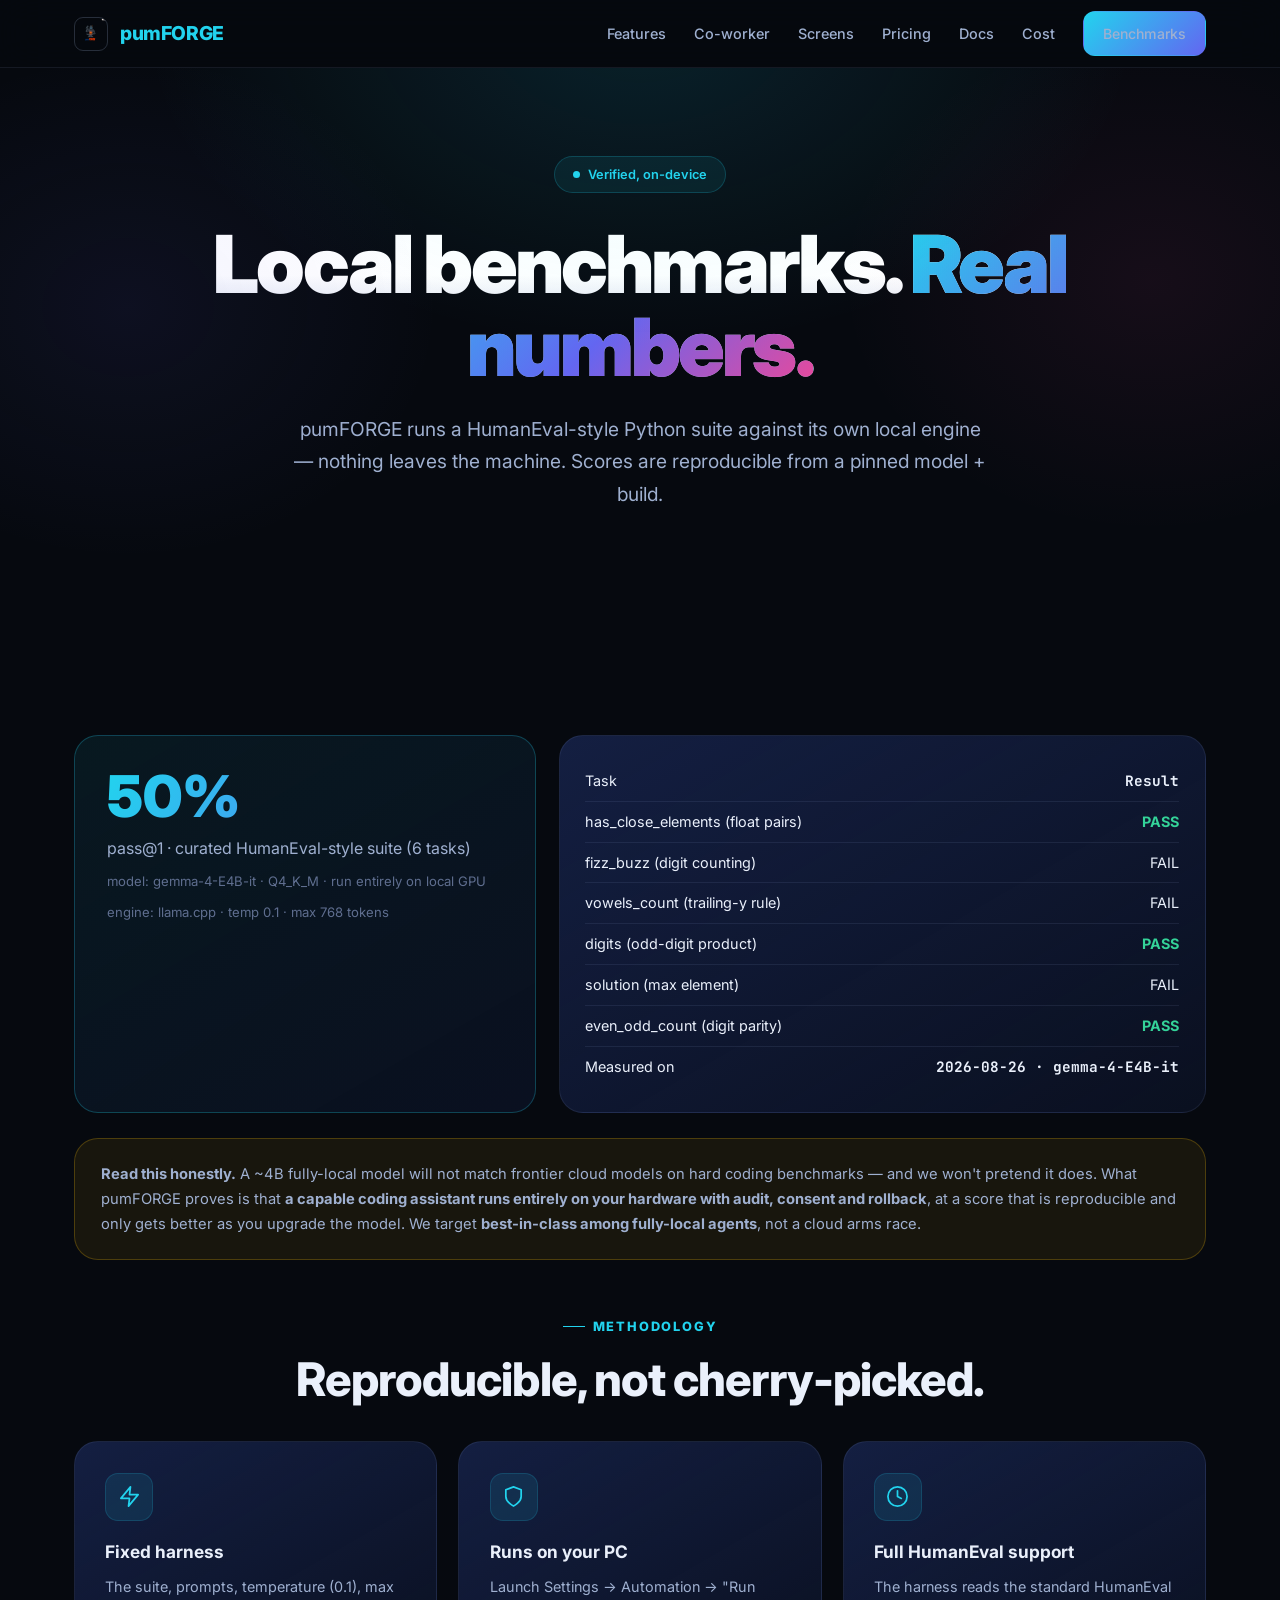
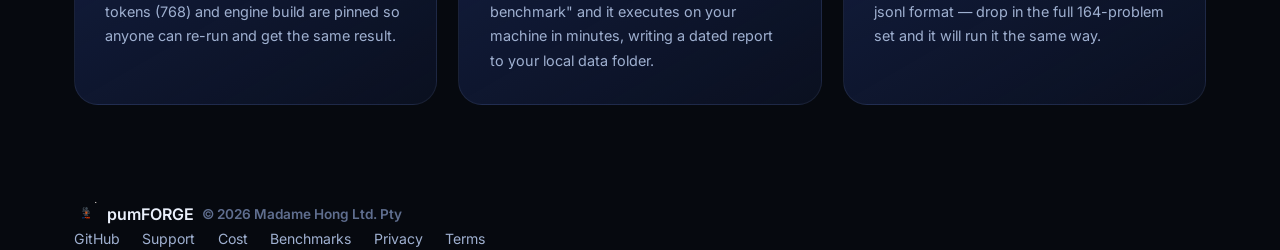
==== benchmarks.html @ 47401ba0 "Add Predictable Cost + Benchmarks pages; link across site; update sitemap - cost.html: zero-telemetr" ====
<!DOCTYPE html><html lang="en"><head><meta charset="utf-8"><meta name="viewport" content="width=device-width,initial-scale=1.0"><link rel="icon" type="image/png" href="favicon.png"><link rel="preconnect" href="https://fonts.googleapis.com"><link rel="preconnect" href="https://fonts.gstatic.com" crossorigin><link href="https://fonts.googleapis.com/css2?family=Inter:wght@400;500;600;700;800;900&family=JetBrains+Mono:wght@400;600&display=swap" rel="stylesheet"><link rel="stylesheet" href="site.css"><style>.reveal{opacity:0;transform:translateY(26px);transition:opacity .7s cubic-bezier(.2,.7,.2,1),transform .7s cubic-bezier(.2,.7,.2,1)}.reveal.in{opacity:1;transform:none}.bench{display:grid;grid-template-columns:1fr 1.4fr;gap:1.4rem;margin-top:2.4rem;text-align:left}.bscore{background:linear-gradient(150deg,rgba(34,211,238,.08),rgba(17,27,58,.4));border:1px solid rgba(34,211,238,.25);border-radius:var(--radius-lg);padding:2rem;display:flex;flex-direction:column;gap:.6rem}.bscore .n{font-size:3.6rem;font-weight:900;background:linear-gradient(120deg,var(--accent),var(--accent2));-webkit-background-clip:text;-webkit-text-fill-color:transparent;background-clip:text;line-height:1}.bscore .l{color:var(--text-dim)}.brows{background:linear-gradient(150deg,var(--panel),rgba(17,27,58,.4));border:1px solid var(--border);border-radius:var(--radius-lg);padding:1.6rem}.brow{display:flex;justify-content:space-between;gap:1rem;padding:.5rem 0;font-size:.9rem;border-bottom:1px solid var(--border)}.brow:last-child{border-bottom:0}.brow b{font-family:var(--font-mono);color:var(--text)}.brow .pf{color:var(--green);font-weight:700}.warn{background:rgba(234,179,8,.08);border:1px solid rgba(234,179,8,.25);border-radius:var(--radius-lg);padding:1.4rem 1.6rem;margin-top:1.6rem;color:var(--text-dim);line-height:1.7;font-size:.92rem}.method{display:grid;grid-template-columns:repeat(3,1fr);gap:1.3rem;margin-top:2.2rem}@media(max-width:820px){.bench,.method{grid-template-columns:1fr}}</style><meta name="description" content="pumFORGE publishes verified local benchmark scores — reproducible HumanEval-style pass@1 run entirely on-device. No cloud, no tricks."><meta property="og:type" content="website"><meta property="og:title" content="Benchmarks — pumFORGE"><meta property="og:description" content="Verified, reproducible local coding scores. pumFORGE runs its benchmarks entirely on your machine."><meta property="og:image" content="https://pumforge.com/og.png"><meta name="twitter:card" content="summary_large_image"><link rel="canonical" href="https://pumforge.com/benchmarks.html"><title>Benchmarks — pumFORGE</title></head><body><header class="nav"><div class="container nav-inner"><a href="index.html" class="nav-brand"><img src="pumforge.png" alt="pumFORGE logo — local AI companion"><span>pumFORGE</span></a><nav class="nav-links"><a href="features.html">Features</a><a href="index.html#cowork">Co-worker</a><a href="index.html#screenshots">Screens</a><a href="pricing.html">Pricing</a><a href="docs.html">Docs</a><a href="cost.html">Cost</a><a href="benchmarks.html" class="btn btn-primary" style="padding:.6rem 1.2rem;font-size:.88rem">Benchmarks</a></nav></div></header><main><section class="hero" style="padding:5.5rem 0 3rem"><div class="container center"><div class="badge"><span class="dot"></span> Verified, on-device</div><h1>Local benchmarks. <span class="co">Real numbers.</span></h1><p class="hero-sub">pumFORGE runs a HumanEval-style Python suite against its own local engine — nothing leaves the machine. Scores are reproducible from a pinned model + build.</p></div></section>

<section><div class="container">
  <div class="bench">
    <div class="bscore">
      <span class="n">50%</span>
      <span class="l">pass@1 · curated HumanEval-style suite (6 tasks)</span>
      <span class="l" style="font-size:.82rem;color:var(--text-faint)">model: gemma-4-E4B-it · Q4_K_M · run entirely on local GPU</span>
      <span class="l" style="font-size:.82rem;color:var(--text-faint)">engine: llama.cpp · temp 0.1 · max 768 tokens</span>
    </div>
    <div class="brows">
      <div class="brow"><span>Task</span><b>Result</b></div>
      <div class="brow"><span>has_close_elements (float pairs)</span><span class="pf">PASS</span></div>
      <div class="brow"><span>fizz_buzz (digit counting)</span><span>FAIL</span></div>
      <div class="brow"><span>vowels_count (trailing-y rule)</span><span>FAIL</span></div>
      <div class="brow"><span>digits (odd-digit product)</span><span class="pf">PASS</span></div>
      <div class="brow"><span>solution (max element)</span><span>FAIL</span></div>
      <div class="brow"><span>even_odd_count (digit parity)</span><span class="pf">PASS</span></div>
      <div class="brow"><span>Measured on</span><b>2026-08-26 · gemma-4-E4B-it</b></div>
    </div>
  </div>

  <div class="warn"><b>Read this honestly.</b> A ~4B fully-local model will not match frontier cloud models on hard coding benchmarks — and we won't pretend it does. What pumFORGE proves is that <b>a capable coding assistant runs entirely on your hardware with audit, consent and rollback</b>, at a score that is reproducible and only gets better as you upgrade the model. We target <b>best-in-class among fully-local agents</b>, not a cloud arms race.</div>

  <div class="center" style="margin-top:3rem"><p class="section-title" style="justify-content:center">Methodology</p><h2>Reproducible, not cherry-picked.</h2></div>
  <div class="method">
    <div class="feature"><div class="fi"><svg viewBox="0 0 24 24" fill="none" stroke-width="1.8" stroke-linecap="round" stroke-linejoin="round"><path d="M13 2L3 14h9l-1 8 10-12h-9l1-8z"/></svg></div><h3>Fixed harness</h3><p>The suite, prompts, temperature (0.1), max tokens (768) and engine build are pinned so anyone can re-run and get the same result.</p></div>
    <div class="feature"><div class="fi"><svg viewBox="0 0 24 24" fill="none" stroke-width="1.8" stroke-linecap="round" stroke-linejoin="round"><path d="M12 22s8-4 8-10V5l-8-3-8 3v7c0 6 8 10 8 10z"/></svg></div><h3>Runs on your PC</h3><p>Launch Settings → Automation → "Run benchmark" and it executes on your machine in minutes, writing a dated report to your local data folder.</p></div>
    <div class="feature"><div class="fi"><svg viewBox="0 0 24 24" fill="none" stroke-width="1.8" stroke-linecap="round" stroke-linejoin="round"><circle cx="12" cy="12" r="10"/><polyline points="12 6 12 12 16 14"/></svg></div><h3>Full HumanEval support</h3><p>The harness reads the standard HumanEval jsonl format — drop in the full 164-problem set and it will run it the same way.</p></div>
  </div>
</div></section></main>

<footer><div class="container"><div class="footer-brand"><img src="pumforge.png" alt="pumFORGE logo — local AI companion"><span>pumFORGE</span><span class="copy">© 2026 Madame Hong Ltd. Pty</span></div><div class="footer-links"><a href="https://github.com/geekie82/pumforge">GitHub</a><a href="mailto:support@pumforge.com">Support</a><a href="cost.html">Cost</a><a href="benchmarks.html">Benchmarks</a><a href="privacy.html">Privacy</a><a href="terms.html">Terms</a></div></div></footer>
<script>
(function(){var els=document.querySelectorAll('.reveal');if('IntersectionObserver'in window){var io=new IntersectionObserver(function(en){en.forEach(function(e){if(e.isIntersecting){e.target.classList.add('in');io.unobserve(e.target);}});},{threshold:.12});els.forEach(function(e){io.observe(e);});setTimeout(function(){els.forEach(function(e){e.classList.add('in');});},2600);}else{els.forEach(function(e){e.classList.add('in');});}})();
</script>
</body></html>
---- site.css ----
/* pumFORGE design system — premium v2 */
:root{
  --bg:#06090f;--bg2:#0a1020;--surface:#0d1630;--surface2:#111b3a;--panel:#141f42;
  --border:rgba(158,180,220,.10);--border-strong:rgba(158,180,220,.22);
  --text:#eaf0fb;--text-dim:#9fb0d0;--text-faint:#5f6e8f;
  --accent:#22d3ee;--accent2:#6366f1;--accent3:#ec4899;
  --green:#34d399;--amber:#fbbf24;--red:#f87171;
  --radius:16px;--radius-lg:24px;
  --font-sans:'Inter',system-ui,-apple-system,'Segoe UI',Roboto,sans-serif;
  --font-mono:'JetBrains Mono','Fira Code',monospace;
  --shadow:0 40px 120px rgba(0,0,0,.55),0 0 80px rgba(34,211,238,.06);
}
*,*::before,*::after{box-sizing:border-box;margin:0;padding:0}
html{scroll-behavior:smooth;scroll-padding-top:80px}
body{font-family:var(--font-sans);background:var(--bg);color:var(--text);line-height:1.65;-webkit-font-smoothing:antialiased;overflow-x:hidden}
a{color:var(--accent);text-decoration:none;transition:color .2s}
a:hover{color:#7be3f7}
img{max-width:100%;height:auto;display:block}
code{font-family:var(--font-mono)}
.container{max-width:1180px;margin:0 auto;padding:0 24px}
.sr-only{position:absolute;width:1px;height:1px;padding:0;margin:-1px;overflow:hidden;clip:rect(0,0,0,0);border:0}

/* nav */
.nav{position:sticky;top:0;z-index:100;height:68px;background:rgba(6,9,15,.72);backdrop-filter:blur(22px);border-bottom:1px solid var(--border)}
.nav-inner{display:flex;align-items:center;justify-content:space-between;height:100%}
.nav-brand{display:flex;align-items:center;gap:12px}
.nav-brand img{height:34px;width:34px;border-radius:9px;border:1px solid var(--border-strong)}
.nav-brand span{font-weight:800;font-size:1.2rem;letter-spacing:-.02em}
.nav-links{display:flex;align-items:center;gap:28px}
.nav-links a{color:var(--text-dim);font-size:.9rem;font-weight:500}
.nav-links a:hover{color:var(--text)}
@media(max-width:820px){.nav-links .hide-sm{display:none}}

/* buttons */
.btn{display:inline-flex;align-items:center;justify-content:center;gap:.5rem;padding:.85rem 1.8rem;border-radius:12px;font-weight:600;font-size:.95rem;cursor:pointer;transition:all .2s;border:1px solid transparent;text-decoration:none}
.btn-primary{background:linear-gradient(135deg,var(--accent),var(--accent2));color:#05131c}
.btn-primary:hover{filter:brightness(1.12);transform:translateY(-1px);box-shadow:0 10px 34px rgba(34,211,238,.3)}
.btn-secondary{background:rgba(255,255,255,.03);color:var(--text);border-color:var(--border-strong)}
.btn-secondary:hover{border-color:var(--accent);color:var(--accent)}
.btn-lg{padding:1rem 2.2rem;font-size:1.05rem}

/* hero */
.hero{position:relative;padding:8rem 0 4rem;text-align:center;overflow:hidden}
.hero::before{content:'';position:absolute;inset:0;pointer-events:none;
  background:radial-gradient(ellipse 800px 520px at 50% -8%,rgba(34,211,238,.12),transparent 62%),
             radial-gradient(ellipse 520px 420px at 10% 45%,rgba(99,102,241,.08),transparent 60%),
             radial-gradient(ellipse 520px 420px at 90% 40%,rgba(236,72,153,.07),transparent 60%)}
.orb{position:absolute;border-radius:50%;filter:blur(60px);opacity:.5;pointer-events:none}
.orb.a{width:360px;height:360px;background:rgba(34,211,238,.18);top:10%;left:8%}
.orb.b{width:300px;height:300px;background:rgba(99,102,241,.18);top:0;right:10%}
.badge{display:inline-flex;align-items:center;gap:.5rem;padding:.45rem 1.1rem;border-radius:999px;background:rgba(34,211,238,.08);border:1px solid rgba(34,211,238,.2);font-size:.8rem;font-weight:600;color:var(--accent);margin-bottom:1.8rem}
.badge .dot{width:7px;height:7px;border-radius:50%;background:var(--accent);animation:pulse 2s infinite}
@keyframes pulse{0%,100%{opacity:1}50%{opacity:.35}}
.hero h1{font-size:clamp(2.9rem,6.6vw,5rem);font-weight:900;line-height:1.04;letter-spacing:-.035em;margin-bottom:1.5rem;
  background:linear-gradient(180deg,#fff 32%,#9db0d6 100%);-webkit-background-clip:text;-webkit-text-fill-color:transparent;background-clip:text}
.hero h1 .co{background:linear-gradient(135deg,var(--accent),var(--accent2) 55%,var(--accent3));-webkit-background-clip:text;-webkit-text-fill-color:transparent;background-clip:text}
.hero-sub{font-size:1.2rem;color:var(--text-dim);max-width:700px;margin:0 auto 2.6rem;line-height:1.7}
.hero-sub b{color:var(--text)}
.hero-acts{display:flex;gap:.9rem;justify-content:center;flex-wrap:wrap}
.chips{display:flex;gap:.6rem;justify-content:center;flex-wrap:wrap;margin-top:2.2rem}
.chip{padding:.5rem 1.05rem;border-radius:999px;background:rgba(255,255,255,.03);border:1px solid var(--border-strong);color:var(--text-dim);font-size:.82rem;font-weight:500}
.chip b{color:var(--accent)}.chip.star{background:rgba(52,211,153,.1);border-color:rgba(52,211,153,.25);color:var(--green)}
button.chip{font-family:inherit;font-size:inherit;font-weight:inherit;line-height:inherit;cursor:pointer;appearance:none;-webkit-appearance:none}
button.chip.static{cursor:default}
.chip.static{cursor:default}
.chip{cursor:pointer;transition:border-color .2s,color .2s,background .2s,transform .15s}
.chip:hover{border-color:rgba(34,211,238,.4);color:var(--text);transform:translateY(-1px)}
.chip.active{background:rgba(34,211,238,.13);border-color:rgba(34,211,238,.45);color:var(--text)}
.chip.star.active{background:rgba(52,211,153,.16);border-color:rgba(52,211,153,.5);color:var(--green)}
.chip:focus-visible{outline:2px solid var(--accent);outline-offset:2px}

/* mockup: terminal + forgey */
.mockup{max-width:1080px;margin:4.4rem auto 0;text-align:left;position:relative}
.mockup-glow{position:absolute;inset:-56px;z-index:-1;background:radial-gradient(ellipse at center,rgba(34,211,238,.12),transparent 70%);filter:blur(50px)}
.mockup-box{background:var(--surface);border:1px solid var(--border-strong);border-radius:20px;overflow:hidden;box-shadow:var(--shadow)}
.m-bar{display:flex;align-items:center;gap:.6rem;padding:.9rem 1.2rem;background:rgba(255,255,255,.02);border-bottom:1px solid var(--border)}
.m-dots{display:flex;gap:.4rem}.m-dots span{width:12px;height:12px;border-radius:50%}
.m-dots span:nth-child(1){background:#ff5f57}.m-dots span:nth-child(2){background:#febc2e}.m-dots span:nth-child(3){background:#28c840}
.m-bar-t{font-size:.8rem;color:var(--text-faint);margin-left:auto;font-weight:500}
.m-body{display:grid;grid-template-columns:54px 1fr;min-height:340px}
.m-rail{background:rgba(255,255,255,.016);border-right:1px solid var(--border);display:flex;flex-direction:column;align-items:center;padding:1rem 0;gap:.8rem}
.r-dot{width:33px;height:33px;border-radius:9px;background:rgba(255,255,255,.03)}.r-dot.a{background:rgba(34,211,238,.14);border:1px solid rgba(34,211,238,.2)}
.m-stages{position:relative;min-height:340px}
.m-panel{position:absolute;inset:0;display:none}
.m-panel.active{display:grid}
.m-cowork{grid-template-columns:1.08fr 1fr}
.m-term{border-right:1px solid var(--border);padding:1.2rem;display:flex;flex-direction:column;gap:.6rem;font-family:var(--font-mono);font-size:.82rem;background:rgba(0,0,0,.3)}
.term-line{color:#d8dee9;line-height:1.6}.term-line.dim{color:var(--text-faint)}
.tp{color:var(--green);margin-right:.4rem}.caret{display:inline-block;width:7px;height:14px;background:var(--green);vertical-align:text-bottom;animation:blink 1s steps(2,start) infinite}
@keyframes blink{50%{opacity:0}}
.m-friend{border-left:1px solid var(--border);padding:1.15rem;display:flex;flex-direction:column;gap:.7rem;background:rgba(13,22,48,.6)}
.wf-head{display:flex;align-items:center;gap:.6rem;padding-bottom:.7rem;border-bottom:1px solid var(--border)}
.wf-ava{width:32px;height:32px;border-radius:9px;background:rgba(52,211,153,.14);border:1px solid rgba(52,211,153,.32);display:grid;place-items:center;font-size:12px;font-weight:800;color:var(--green)}
.wf-head b{font-size:.88rem;display:block;line-height:1.1}.wf-role{font-size:.7rem;color:var(--text-faint)}
.wf-msg{font-size:.82rem;line-height:1.5}.wf-msg.user{align-self:flex-end;background:rgba(34,211,238,.1);border:1px solid rgba(34,211,238,.16);padding:.55rem .8rem;border-radius:12px;max-width:88%}
.wf-msg.ai{color:var(--text-dim)}.wf-tag{display:inline-block;font-size:.6rem;font-weight:800;text-transform:uppercase;letter-spacing:.04em;color:var(--green);background:rgba(52,211,153,.12);border:1px solid rgba(52,211,153,.25);padding:1px 6px;border-radius:5px;margin-right:.4rem;vertical-align:middle}
.wf-cmd{border:1px solid rgba(52,211,153,.22);background:rgba(52,211,153,.04);border-radius:12px;padding:.75rem .85rem}
.wf-risk{font-size:.62rem;font-weight:800;text-transform:uppercase;letter-spacing:.05em;color:var(--green);margin-bottom:.4rem}
.wf-code{font-family:var(--font-mono);font-size:.8rem;color:var(--text);background:rgba(255,255,255,.03);padding:.45rem .6rem;border-radius:7px;margin-bottom:.6rem;overflow-x:auto;white-space:nowrap}
.wf-actions{display:flex;gap:.4rem}.wf-btn{font-size:.72rem;font-weight:600;padding:.38rem .85rem;border-radius:7px;border:1px solid var(--border-strong);color:var(--text-dim)}
.wf-btn.run{background:rgba(52,211,153,.16);border-color:rgba(52,211,153,.42);color:var(--green)}.wf-btn.ghost{border-color:rgba(255,255,255,.09)}

/* sections */
section{padding:6rem 0;position:relative}
.section-title{font-size:.8rem;font-weight:800;color:var(--accent);text-transform:uppercase;letter-spacing:.14em;margin-bottom:1rem;display:inline-flex;align-items:center;gap:.5rem}
.section-title::before{content:'';width:22px;height:1.5px;background:var(--accent)}
h2{font-size:clamp(2rem,4vw,2.9rem);font-weight:800;letter-spacing:-.02em;line-height:1.14;margin-bottom:1rem}
h2 em{font-style:normal;background:linear-gradient(120deg,var(--accent),var(--accent2));-webkit-background-clip:text;-webkit-text-fill-color:transparent;background-clip:text}
.subtitle{font-size:1.08rem;color:var(--text-dim);max-width:660px;line-height:1.7}
.center{text-align:center}.center .subtitle{margin-left:auto;margin-right:auto}

/* stats */
.stats{padding:3.4rem 0;border-top:1px solid var(--border);border-bottom:1px solid var(--border)}
.stats-grid{display:flex;justify-content:center;gap:4rem;flex-wrap:wrap}
.stat{text-align:center}.stat .n{font-size:2.6rem;font-weight:900;color:var(--accent);letter-spacing:-.02em;background:linear-gradient(120deg,var(--accent),var(--accent2));-webkit-background-clip:text;-webkit-text-fill-color:transparent;background-clip:text}
.stat .l{color:var(--text-dim);font-size:.86rem;margin-top:.2rem}

/* cards */
.grid{display:grid;gap:1.3rem}.grid-2{grid-template-columns:repeat(2,1fr)}.grid-3{grid-template-columns:repeat(3,1fr)}.grid-4{grid-template-columns:repeat(4,1fr)}
.feature{background:linear-gradient(150deg,var(--panel),rgba(17,27,58,.4));border:1px solid var(--border);border-radius:var(--radius-lg);padding:1.9rem;transition:border-color .25s,transform .25s,box-shadow .25s}
.feature:hover{border-color:rgba(34,211,238,.2);transform:translateY(-4px);box-shadow:0 16px 50px rgba(0,0,0,.3)}
.feature .fi{width:48px;height:48px;border-radius:13px;background:rgba(34,211,238,.1);border:1px solid rgba(34,211,238,.16);display:grid;place-items:center;margin-bottom:1.1rem}
.feature .fi svg{width:23px;height:23px;stroke:var(--accent)}
.feature h3{font-size:1.08rem;font-weight:700;margin-bottom:.55rem}
.feature p{font-size:.9rem;color:var(--text-dim);line-height:1.7}

/* gallery */
.shot-grid{display:grid;grid-template-columns:repeat(2,1fr);gap:1.3rem;margin-top:2.8rem}
.shot{border:1px solid var(--border);border-radius:var(--radius-lg);overflow:hidden;background:var(--surface);transition:border-color .25s,transform .25s}
.shot:hover{border-color:rgba(34,211,238,.22);transform:translateY(-4px)}
.shot img{aspect-ratio:16/10;object-fit:cover;width:100%}
.shot figcaption{padding:1.05rem 1.2rem}.shot figcaption b{display:block;font-size:.95rem;margin-bottom:.2rem}
.shot figcaption span{font-size:.82rem;color:var(--text-dim)}

/* big co-worker callout */
.cw-feature{background:linear-gradient(135deg,rgba(52,211,153,.08),rgba(34,211,238,.05));border:1px solid rgba(52,211,153,.2);border-radius:var(--radius-lg);padding:2.6rem;display:grid;grid-template-columns:1fr 1.1fr;gap:3rem;align-items:center}
.cw-feature h3{font-size:1.9rem;font-weight:800;margin-bottom:1rem;letter-spacing:-.02em}
.cw-feature p{color:var(--text-dim);font-size:1rem;line-height:1.75}
.cw-steps{display:flex;flex-direction:column;gap:1.1rem;margin-top:1.4rem}
.cw-step{display:flex;gap:.9rem;align-items:flex-start}.cw-step .n{width:30px;height:30px;flex-shrink:0;border-radius:9px;background:rgba(52,211,153,.14);border:1px solid rgba(52,211,153,.3);color:var(--green);display:grid;place-items:center;font-weight:800}
.cw-step b{color:var(--text)}.cw-step p{margin:0}

/* compare */
.cmp-wrap{overflow-x:auto;border:1px solid var(--border);border-radius:var(--radius-lg)}
table.cmp{width:100%;border-collapse:collapse;font-size:.9rem;min-width:660px}
.cmp th,.cmp td{padding:.9rem 1.15rem;text-align:left;border-bottom:1px solid var(--border)}
.cmp thead th{color:var(--text-dim);font-weight:600;font-size:.8rem;text-transform:uppercase;letter-spacing:.05em}
.cmp td.pf{color:var(--green);font-weight:600}.cmp td.cx{color:var(--text-faint)}.cmp thead th.pf{color:var(--accent)}

/* download */
.platform-tabs{display:flex;justify-content:center;gap:.5rem;margin-bottom:2rem}
.platform-tab.active{background:rgba(34,211,238,.12);border-color:var(--accent);color:var(--accent)}
.install-cmd{background:var(--panel);border:1px solid var(--border-strong);border-radius:var(--radius);padding:1rem 1.4rem;display:inline-flex;align-items:center;gap:1rem;margin-bottom:1.5rem;font-family:var(--font-mono);font-size:.875rem;max-width:100%}
.install-cmd code{overflow-x:auto;white-space:nowrap}.install-copy{background:none;border:none;color:var(--accent);cursor:pointer;font-size:1.2rem}

/* pricing */
.price{text-align:center}.price-popular{border-color:var(--accent);position:relative}
.price-tag{position:absolute;top:-12px;left:50%;transform:translateX(-50%);background:linear-gradient(135deg,var(--accent),var(--accent2));color:#05131c;padding:.25rem 1rem;border-radius:999px;font-size:.72rem;font-weight:700}
.price .num{font-size:2.7rem;font-weight:900;margin:.8rem 0;letter-spacing:-.02em}
.price .num small{font-size:1rem;font-weight:500;color:var(--text-dim)}
.price ul{list-style:none;text-align:left;display:flex;flex-direction:column;gap:.6rem;margin-bottom:1.6rem}
.price li{display:flex;align-items:center;gap:.5rem;color:var(--text-dim);font-size:.9rem}.price li .tick{color:var(--green);font-weight:700}

/* footer */
.footer{padding:3.4rem 0;border-top:1px solid var(--border)}
.footer-inner{display:flex;justify-content:space-between;align-items:center;flex-wrap:wrap;gap:1rem}
.footer-brand{display:flex;align-items:center;gap:.5rem}.footer-brand img{height:25px;width:25px;border-radius:7px}
.footer-brand span{font-weight:600}.footer-brand .copy{color:var(--text-faint);font-size:.85rem}
.footer-links{display:flex;gap:1.4rem}.footer-links a{color:var(--text-dim);font-size:.88rem}

/* responsive */
@media(max-width:920px){.grid-3,.grid-4{grid-template-columns:repeat(2,1fr)}.cw-feature{grid-template-columns:1fr}.shot-grid{grid-template-columns:1fr}}
@media(max-width:640px){.grid-2,.grid-3,.grid-4{grid-template-columns:1fr}.m-cowork,.m-voice,.m-image,.m-hardware{grid-template-columns:1fr}.m-term,.mv-library,.mi-controls,.mh-gauges{display:none}
  h2{font-size:2rem}section{padding:3.4rem 0}.hero{padding:4.4rem 0 3rem}.stats-grid{gap:2rem}.nav-links{gap:1rem}}

/* ── hero mockup panels (voice / image / hardware) ─────────────────────── */
.m-voice,.m-image,.m-hardware{grid-template-columns:1.08fr 1fr}
.m-voice>div,.m-image>div,.m-hardware>div{padding:1.15rem;display:flex;flex-direction:column;gap:.7rem;background:rgba(13,22,48,.6)}
.mv-library,.mi-controls,.mh-gauges{border-right:1px solid var(--border);background:rgba(0,0,0,.25)!important}
.mv-head{display:flex;align-items:center;justify-content:space-between;padding-bottom:.6rem;border-bottom:1px solid var(--border)}
.mv-head b{font-size:.9rem}
.mv-chip{font-size:.64rem;font-weight:800;text-transform:uppercase;letter-spacing:.04em;color:var(--accent);background:rgba(34,211,238,.1);border:1px solid rgba(34,211,238,.2);padding:2px 8px;border-radius:999px}
.mv-voice{display:flex;align-items:center;gap:.65rem;background:rgba(255,255,255,.025);border:1px solid var(--border);border-radius:11px;padding:.55rem .7rem}
.mv-ava{width:30px;height:30px;flex-shrink:0;border-radius:9px;background:rgba(52,211,153,.14);border:1px solid rgba(52,211,153,.3);display:grid;place-items:center;font-size:12px;font-weight:800;color:var(--green)}
.mv-voice b{font-size:.84rem;display:block;line-height:1.15}
.mv-meta{font-size:.7rem;color:var(--text-faint)}
.mv-play{margin-left:auto;font-size:.7rem;color:var(--text-dim);border:1px solid var(--border-strong);border-radius:7px;padding:.28rem .6rem}
.mv-new{border:1px dashed rgba(34,211,238,.35);background:rgba(34,211,238,.04);border-radius:11px;padding:.7rem .8rem;display:flex;flex-direction:column;gap:.55rem}
.mv-new-head{font-size:.8rem;color:var(--text-dim)}
.mv-new-bar{height:8px;border-radius:6px;background:rgba(255,255,255,.06);overflow:hidden}
.mv-new-fill{height:100%;width:58%;border-radius:6px;background:linear-gradient(90deg,var(--accent),var(--green));animation:mvbar 2.4s ease-in-out infinite alternate}
@keyframes mvbar{from{width:26%}to{width:72%}}
.mv-new-meta{font-size:.68rem;color:var(--text-faint)}
.mv-drop{border:1px dashed var(--border-strong);border-radius:12px;padding:1rem;display:flex;flex-direction:column;align-items:center;gap:.4rem;text-align:center;background:rgba(255,255,255,.02)}
.mv-mic{font-size:1.5rem;opacity:.9}
.mv-drop b{font-size:.86rem}
.mv-engines{display:flex;flex-wrap:wrap;gap:.35rem}
.mv-eng{font-size:.66rem;font-weight:600;color:var(--text-dim);border:1px solid var(--border-strong);border-radius:999px;padding:.22rem .6rem}
.mv-eng.on{color:var(--green);border-color:rgba(52,211,153,.4);background:rgba(52,211,153,.1)}
.mv-ok{font-size:.78rem;color:var(--green);line-height:1.5}
.mi-prompt{background:rgba(255,255,255,.03);border:1px solid var(--border-strong);border-radius:10px;padding:.7rem .8rem;font-size:.8rem;color:#d8dee9}
.mi-row{display:flex;gap:.6rem;font-size:.76rem;color:var(--text-faint)}
.mi-row span{width:52px}
.mi-row b.mi-val{color:var(--text);font-weight:600;margin-right:1rem}
.mi-bar{height:8px;border-radius:6px;background:rgba(255,255,255,.06);overflow:hidden;margin:.3rem 0}
.mi-bar-fill{height:100%;width:46%;border-radius:6px;background:linear-gradient(90deg,var(--accent),var(--green));animation:mvbar 2s ease-in-out infinite alternate}
.mi-canvas{background:rgba(6,12,26,.6)!important}
.mi-img{flex:1;border-radius:12px;overflow:hidden;position:relative;border:1px solid var(--border-strong);display:grid;place-items:center;min-height:180px;background:radial-gradient(120% 120% at 30% 20%,rgba(34,211,238,.18),transparent 55%),radial-gradient(120% 120% at 75% 80%,rgba(52,211,153,.14),transparent 55%),rgba(255,255,255,.02)}
.mi-img-inner{width:56px;height:56px;border-radius:16px;background:rgba(34,211,238,.12);border:1px solid rgba(34,211,238,.25);display:grid;place-items:center;color:var(--accent)}
.mi-img-inner svg{width:28px;height:28px}
.mi-tag{position:absolute;bottom:.6rem;right:.6rem;font-size:.62rem;color:var(--text-faint);background:rgba(0,0,0,.5);border:1px solid var(--border);padding:2px 8px;border-radius:999px}
.mi-thumbs{display:flex;gap:.5rem}
.mi-thumb{flex:1;height:52px;border-radius:9px;border:1px solid var(--border)}
.mi-thumb.t1{background:linear-gradient(135deg,rgba(34,211,238,.3),rgba(52,211,153,.18))}
.mi-thumb.t2{background:linear-gradient(135deg,rgba(52,211,153,.28),rgba(34,211,238,.12))}
.mi-thumb.t3{background:linear-gradient(135deg,rgba(34,211,238,.16),rgba(139,92,246,.3))}
.mh-g{display:flex;flex-direction:column;gap:.35rem}
.mh-g-head{display:flex;justify-content:space-between;font-size:.78rem;color:var(--text-dim)}
.mh-g-head b{color:var(--text);font-variant-numeric:tabular-nums}
.mh-bar{height:9px;border-radius:6px;background:rgba(255,255,255,.06);overflow:hidden}
.mh-fill{height:100%;border-radius:6px}
.mh-fill.c1{background:linear-gradient(90deg,#22d3ee,#38bdf8)}
.mh-fill.c2{background:linear-gradient(90deg,#10b981,#34d399)}
.mh-fill.c3{background:linear-gradient(90deg,#8b5cf6,#a78bfa)}
.mh-gpu{display:flex;align-items:center;gap:.65rem;background:rgba(255,255,255,.025);border:1px solid var(--border);border-radius:11px;padding:.6rem .7rem}
.mh-gpu b{font-size:.82rem;display:block;line-height:1.2}
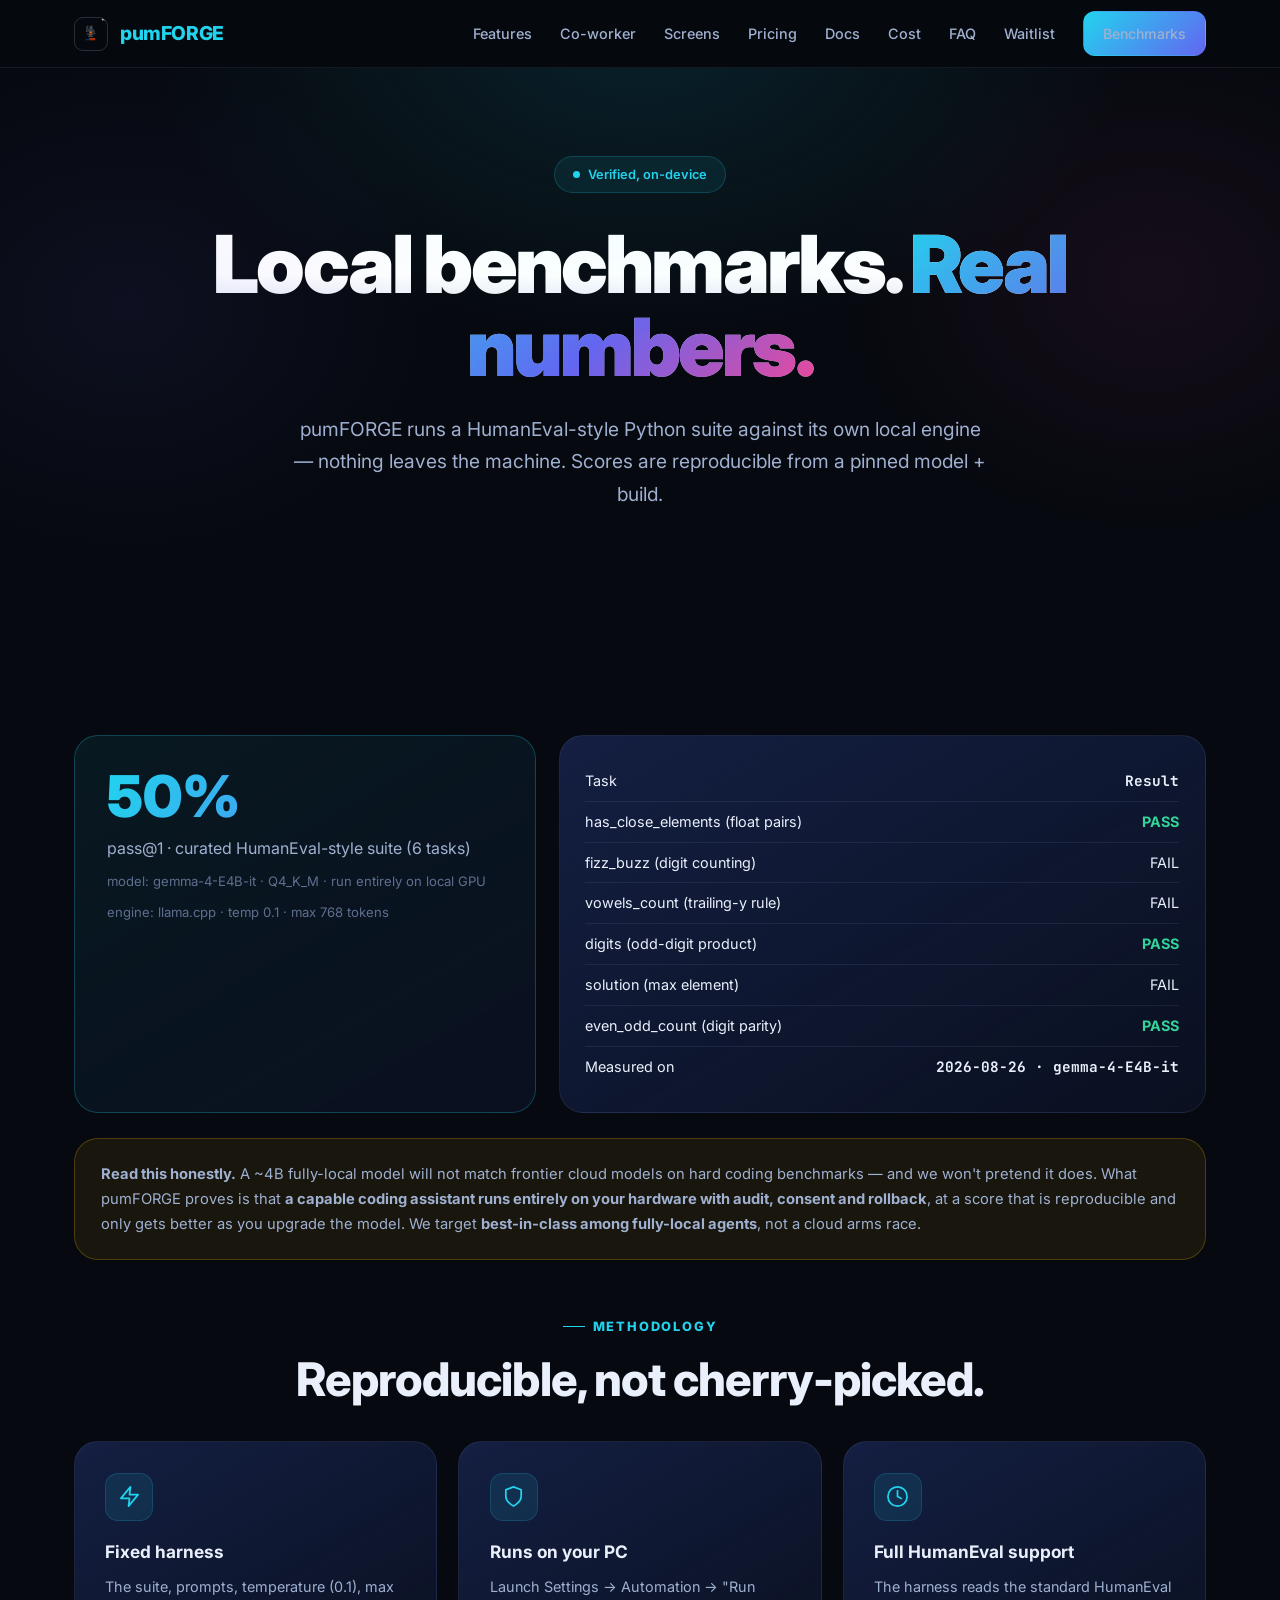
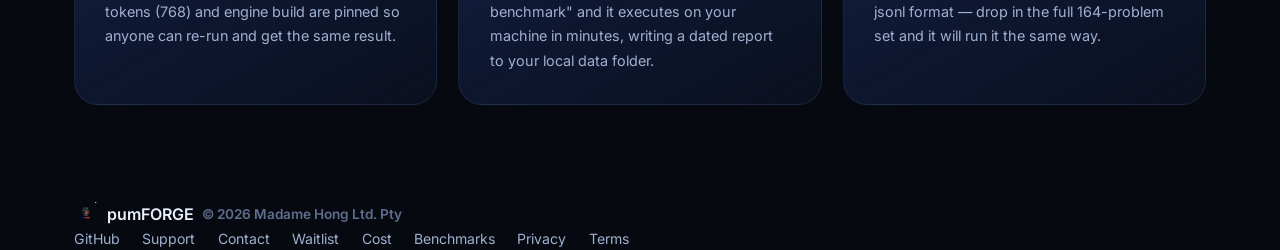
==== commit e68aba4a: "Website update plan: contact, waitlist, FAQ, specs + installer matrix, checksums - contact.html: rol" ====
--- a/benchmarks.html
+++ b/benchmarks.html
@@ -1,4 +1,4 @@
-<!DOCTYPE html><html lang="en"><head><meta charset="utf-8"><meta name="viewport" content="width=device-width,initial-scale=1.0"><link rel="icon" type="image/png" href="favicon.png"><link rel="preconnect" href="https://fonts.googleapis.com"><link rel="preconnect" href="https://fonts.gstatic.com" crossorigin><link href="https://fonts.googleapis.com/css2?family=Inter:wght@400;500;600;700;800;900&family=JetBrains+Mono:wght@400;600&display=swap" rel="stylesheet"><link rel="stylesheet" href="site.css"><style>.reveal{opacity:0;transform:translateY(26px);transition:opacity .7s cubic-bezier(.2,.7,.2,1),transform .7s cubic-bezier(.2,.7,.2,1)}.reveal.in{opacity:1;transform:none}.bench{display:grid;grid-template-columns:1fr 1.4fr;gap:1.4rem;margin-top:2.4rem;text-align:left}.bscore{background:linear-gradient(150deg,rgba(34,211,238,.08),rgba(17,27,58,.4));border:1px solid rgba(34,211,238,.25);border-radius:var(--radius-lg);padding:2rem;display:flex;flex-direction:column;gap:.6rem}.bscore .n{font-size:3.6rem;font-weight:900;background:linear-gradient(120deg,var(--accent),var(--accent2));-webkit-background-clip:text;-webkit-text-fill-color:transparent;background-clip:text;line-height:1}.bscore .l{color:var(--text-dim)}.brows{background:linear-gradient(150deg,var(--panel),rgba(17,27,58,.4));border:1px solid var(--border);border-radius:var(--radius-lg);padding:1.6rem}.brow{display:flex;justify-content:space-between;gap:1rem;padding:.5rem 0;font-size:.9rem;border-bottom:1px solid var(--border)}.brow:last-child{border-bottom:0}.brow b{font-family:var(--font-mono);color:var(--text)}.brow .pf{color:var(--green);font-weight:700}.warn{background:rgba(234,179,8,.08);border:1px solid rgba(234,179,8,.25);border-radius:var(--radius-lg);padding:1.4rem 1.6rem;margin-top:1.6rem;color:var(--text-dim);line-height:1.7;font-size:.92rem}.method{display:grid;grid-template-columns:repeat(3,1fr);gap:1.3rem;margin-top:2.2rem}@media(max-width:820px){.bench,.method{grid-template-columns:1fr}}</style><meta name="description" content="pumFORGE publishes verified local benchmark scores — reproducible HumanEval-style pass@1 run entirely on-device. No cloud, no tricks."><meta property="og:type" content="website"><meta property="og:title" content="Benchmarks — pumFORGE"><meta property="og:description" content="Verified, reproducible local coding scores. pumFORGE runs its benchmarks entirely on your machine."><meta property="og:image" content="https://pumforge.com/og.png"><meta name="twitter:card" content="summary_large_image"><link rel="canonical" href="https://pumforge.com/benchmarks.html"><title>Benchmarks — pumFORGE</title></head><body><header class="nav"><div class="container nav-inner"><a href="index.html" class="nav-brand"><img src="pumforge.png" alt="pumFORGE logo — local AI companion"><span>pumFORGE</span></a><nav class="nav-links"><a href="features.html">Features</a><a href="index.html#cowork">Co-worker</a><a href="index.html#screenshots">Screens</a><a href="pricing.html">Pricing</a><a href="docs.html">Docs</a><a href="cost.html">Cost</a><a href="benchmarks.html" class="btn btn-primary" style="padding:.6rem 1.2rem;font-size:.88rem">Benchmarks</a></nav></div></header><main><section class="hero" style="padding:5.5rem 0 3rem"><div class="container center"><div class="badge"><span class="dot"></span> Verified, on-device</div><h1>Local benchmarks. <span class="co">Real numbers.</span></h1><p class="hero-sub">pumFORGE runs a HumanEval-style Python suite against its own local engine — nothing leaves the machine. Scores are reproducible from a pinned model + build.</p></div></section>
+<!DOCTYPE html><html lang="en"><head><meta charset="utf-8"><meta name="viewport" content="width=device-width,initial-scale=1.0"><link rel="icon" type="image/png" href="favicon.png"><link rel="preconnect" href="https://fonts.googleapis.com"><link rel="preconnect" href="https://fonts.gstatic.com" crossorigin><link href="https://fonts.googleapis.com/css2?family=Inter:wght@400;500;600;700;800;900&family=JetBrains+Mono:wght@400;600&display=swap" rel="stylesheet"><link rel="stylesheet" href="site.css"><style>.reveal{opacity:0;transform:translateY(26px);transition:opacity .7s cubic-bezier(.2,.7,.2,1),transform .7s cubic-bezier(.2,.7,.2,1)}.reveal.in{opacity:1;transform:none}.bench{display:grid;grid-template-columns:1fr 1.4fr;gap:1.4rem;margin-top:2.4rem;text-align:left}.bscore{background:linear-gradient(150deg,rgba(34,211,238,.08),rgba(17,27,58,.4));border:1px solid rgba(34,211,238,.25);border-radius:var(--radius-lg);padding:2rem;display:flex;flex-direction:column;gap:.6rem}.bscore .n{font-size:3.6rem;font-weight:900;background:linear-gradient(120deg,var(--accent),var(--accent2));-webkit-background-clip:text;-webkit-text-fill-color:transparent;background-clip:text;line-height:1}.bscore .l{color:var(--text-dim)}.brows{background:linear-gradient(150deg,var(--panel),rgba(17,27,58,.4));border:1px solid var(--border);border-radius:var(--radius-lg);padding:1.6rem}.brow{display:flex;justify-content:space-between;gap:1rem;padding:.5rem 0;font-size:.9rem;border-bottom:1px solid var(--border)}.brow:last-child{border-bottom:0}.brow b{font-family:var(--font-mono);color:var(--text)}.brow .pf{color:var(--green);font-weight:700}.warn{background:rgba(234,179,8,.08);border:1px solid rgba(234,179,8,.25);border-radius:var(--radius-lg);padding:1.4rem 1.6rem;margin-top:1.6rem;color:var(--text-dim);line-height:1.7;font-size:.92rem}.method{display:grid;grid-template-columns:repeat(3,1fr);gap:1.3rem;margin-top:2.2rem}@media(max-width:820px){.bench,.method{grid-template-columns:1fr}}</style><meta name="description" content="pumFORGE publishes verified local benchmark scores — reproducible HumanEval-style pass@1 run entirely on-device. No cloud, no tricks."><meta property="og:type" content="website"><meta property="og:title" content="Benchmarks — pumFORGE"><meta property="og:description" content="Verified, reproducible local coding scores. pumFORGE runs its benchmarks entirely on your machine."><meta property="og:image" content="https://pumforge.com/og.png"><meta name="twitter:card" content="summary_large_image"><link rel="canonical" href="https://pumforge.com/benchmarks.html"><title>Benchmarks — pumFORGE</title></head><body><header class="nav"><div class="container nav-inner"><a href="index.html" class="nav-brand"><img src="pumforge.png" alt="pumFORGE logo — local AI companion"><span>pumFORGE</span></a><nav class="nav-links"><a href="features.html">Features</a><a href="index.html#cowork">Co-worker</a><a href="index.html#screenshots">Screens</a><a href="pricing.html">Pricing</a><a href="docs.html">Docs</a><a href="cost.html">Cost</a><a href="faq.html">FAQ</a><a href="waitlist.html">Waitlist</a><a href="benchmarks.html" class="btn btn-primary" style="padding:.6rem 1.2rem;font-size:.88rem">Benchmarks</a></nav></div></header><main><section class="hero" style="padding:5.5rem 0 3rem"><div class="container center"><div class="badge"><span class="dot"></span> Verified, on-device</div><h1>Local benchmarks. <span class="co">Real numbers.</span></h1><p class="hero-sub">pumFORGE runs a HumanEval-style Python suite against its own local engine — nothing leaves the machine. Scores are reproducible from a pinned model + build.</p></div></section>
 
 <section><div class="container">
   <div class="bench">
@@ -30,7 +30,7 @@
   </div>
 </div></section></main>
 
-<footer><div class="container"><div class="footer-brand"><img src="pumforge.png" alt="pumFORGE logo — local AI companion"><span>pumFORGE</span><span class="copy">© 2026 Madame Hong Ltd. Pty</span></div><div class="footer-links"><a href="https://github.com/geekie82/pumforge">GitHub</a><a href="mailto:support@pumforge.com">Support</a><a href="cost.html">Cost</a><a href="benchmarks.html">Benchmarks</a><a href="privacy.html">Privacy</a><a href="terms.html">Terms</a></div></div></footer>
+<footer><div class="container"><div class="footer-brand"><img src="pumforge.png" alt="pumFORGE logo — local AI companion"><span>pumFORGE</span><span class="copy">© 2026 Madame Hong Ltd. Pty</span></div><div class="footer-links"><a href="https://github.com/geekie82/pumforge">GitHub</a><a href="mailto:support@pumforge.com">Support</a><a href="contact.html">Contact</a><a href="waitlist.html">Waitlist</a><a href="cost.html">Cost</a><a href="benchmarks.html">Benchmarks</a><a href="privacy.html">Privacy</a><a href="terms.html">Terms</a></div></div></footer>
 <script>
 (function(){var els=document.querySelectorAll('.reveal');if('IntersectionObserver'in window){var io=new IntersectionObserver(function(en){en.forEach(function(e){if(e.isIntersecting){e.target.classList.add('in');io.unobserve(e.target);}});},{threshold:.12});els.forEach(function(e){io.observe(e);});setTimeout(function(){els.forEach(function(e){e.classList.add('in');});},2600);}else{els.forEach(function(e){e.classList.add('in');});}})();
 </script>
